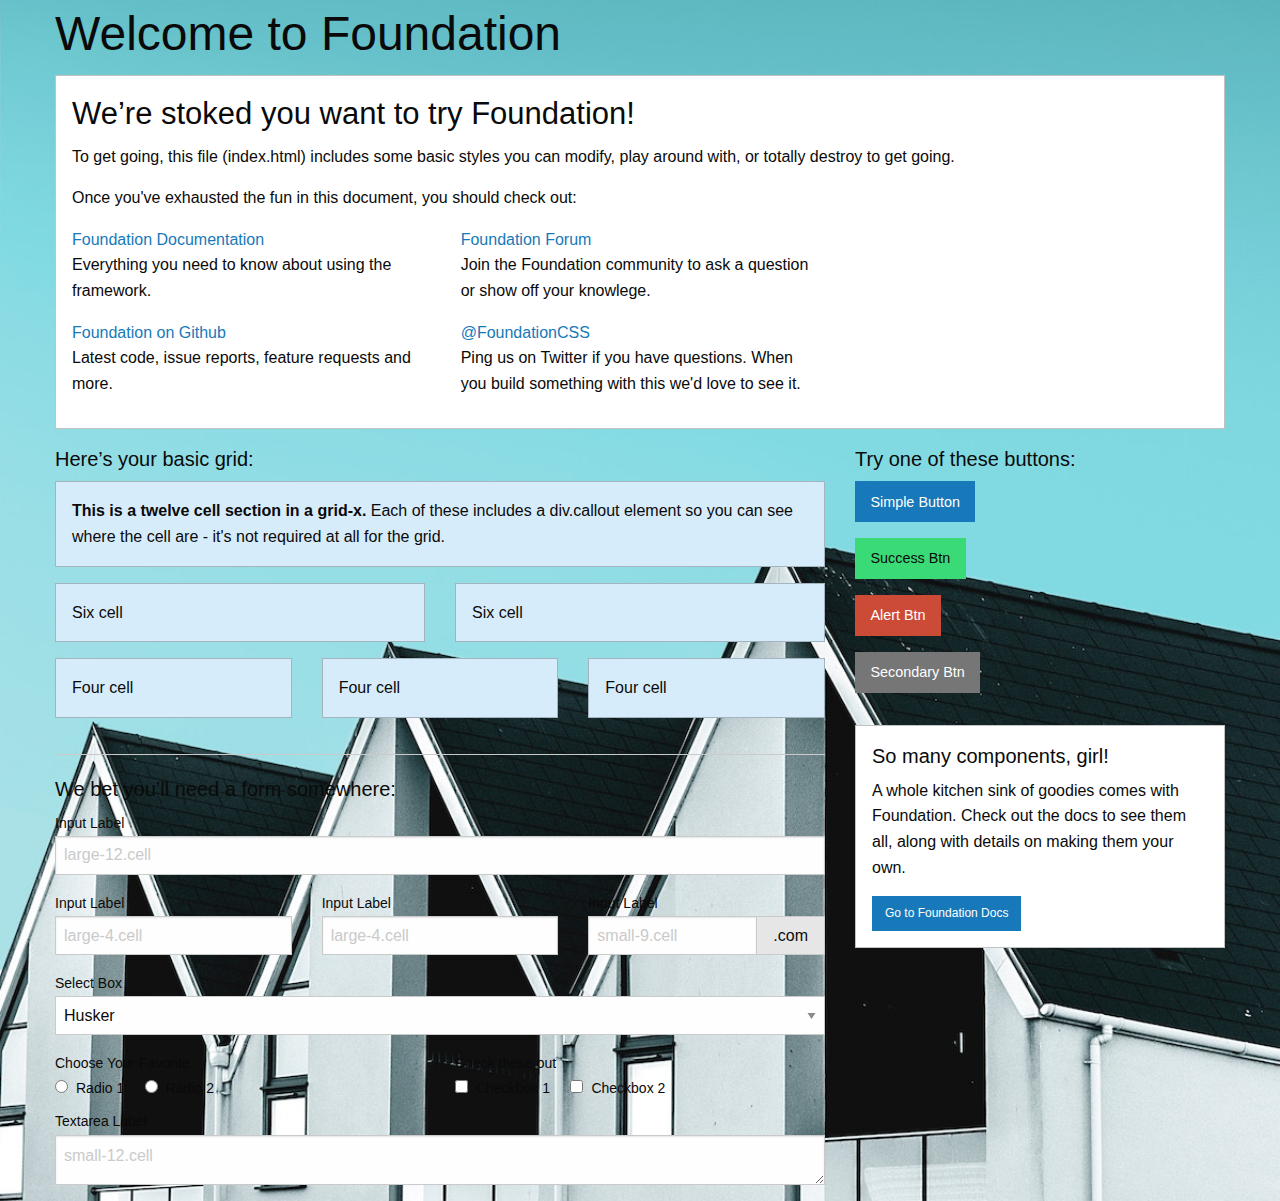
==== foundation-css-test.html @ 25211439 "Add reset css. Add styles to css file. Add background. Add foundation css framework" ====
<!doctype html>
<html class="no-js" lang="en" dir="ltr">
  <head>
    <meta charset="utf-8">
    <meta http-equiv="x-ua-compatible" content="ie=edge">
    <meta name="viewport" content="width=device-width, initial-scale=1.0">
    <title>Foundation for Sites</title>
    <link rel="stylesheet" href="assets/css/foundation.css">
    <link rel="stylesheet" href="assets/css/style.css">
  </head>
<body>

    <div class="grid-container">
      <div class="grid-x grid-padding-x">
        <div class="large-12 cell">
          <h1>Welcome to Foundation</h1>
        </div>
      </div>

      <div class="grid-x grid-padding-x">
        <div class="large-12 cell">
          <div class="callout">
            <h3>We&rsquo;re stoked you want to try Foundation! </h3>
            <p>To get going, this file (index.html) includes some basic styles you can modify, play around with, or totally destroy to get going.</p>
            <p>Once you've exhausted the fun in this document, you should check out:</p>
            <div class="grid-x grid-padding-x">
              <div class="large-4 medium-4 cell">
                <p><a href="https://get.foundation/sites/docs/">Foundation Documentation</a><br />Everything you need to know about using the framework.</p>
              </div>
              <div class="large-4 medium-4 cell">
                <p><a href="https://github.com/foundation/foundation-sites/discussions">Foundation Forum</a><br />Join the Foundation community to ask a question or show off your knowlege.</p>
              </div>
            </div>
            <div class="grid-x grid-padding-x">
              <div class="large-4 medium-4 medium-push-2 cell">
                <p><a href="https://github.com/foundation/foundation-sites">Foundation on Github</a><br />Latest code, issue reports, feature requests and more.</p>
              </div>
              <div class="large-4 medium-4 medium-pull-2 cell">
                <p><a href="https://twitter.com/FoundationCSS">@FoundationCSS</a><br />Ping us on Twitter if you have questions. When you build something with this we'd love to see it.</p>
              </div>
            </div>
          </div>
        </div>
      </div>

      <div class="grid-x grid-padding-x">
        <div class="large-8 medium-8 cell">
          <h5>Here&rsquo;s your basic grid:</h5>
          <!-- Grid Example -->

          <div class="grid-x grid-padding-x">
            <div class="large-12 cell">
              <div class="primary callout">
                <p><strong>This is a twelve cell section in a grid-x.</strong> Each of these includes a div.callout element so you can see where the cell are - it's not required at all for the grid.</p>
              </div>
            </div>
          </div>
          <div class="grid-x grid-padding-x">
            <div class="large-6 medium-6 cell">
              <div class="primary callout">
                <p>Six cell</p>
              </div>
            </div>
            <div class="large-6 medium-6 cell">
              <div class="primary callout">
                <p>Six cell</p>
              </div>
            </div>
          </div>
          <div class="grid-x grid-padding-x">
            <div class="large-4 medium-4 small-4 cell">
              <div class="primary callout">
                <p>Four cell</p>
              </div>
            </div>
            <div class="large-4 medium-4 small-4 cell">
              <div class="primary callout">
                <p>Four cell</p>
              </div>
            </div>
            <div class="large-4 medium-4 small-4 cell">
              <div class="primary callout">
                <p>Four cell</p>
              </div>
            </div>
          </div>

          <hr />

          <h5>We bet you&rsquo;ll need a form somewhere:</h5>
          <form>
            <div class="grid-x grid-padding-x">
              <div class="large-12 cell">
                <label>Input Label</label>
                <input type="text" placeholder="large-12.cell" />
              </div>
            </div>
            <div class="grid-x grid-padding-x">
              <div class="large-4 medium-4 cell">
                <label>Input Label</label>
                <input type="text" placeholder="large-4.cell" />
              </div>
              <div class="large-4 medium-4 cell">
                <label>Input Label</label>
                <input type="text" placeholder="large-4.cell" />
              </div>
              <div class="large-4 medium-4 cell">
                <div class="grid-x">
                  <label>Input Label</label>
                  <div class="input-group">
                    <input type="text" placeholder="small-9.cell" class="input-group-field" />
                    <span class="input-group-label">.com</span>
                  </div>
                </div>
              </div>
            </div>
            <div class="grid-x grid-padding-x">
              <div class="large-12 cell">
                <label>Select Box</label>
                <select>
                  <option value="husker">Husker</option>
                  <option value="starbuck">Starbuck</option>
                  <option value="hotdog">Hot Dog</option>
                  <option value="apollo">Apollo</option>
                </select>
              </div>
            </div>
            <div class="grid-x grid-padding-x">
              <div class="large-6 medium-6 cell">
                <label>Choose Your Favorite</label>
                <input type="radio" name="pokemon" value="Red" id="pokemonRed"><label for="pokemonRed">Radio 1</label>
                <input type="radio" name="pokemon" value="Blue" id="pokemonBlue"><label for="pokemonBlue">Radio 2</label>
              </div>
              <div class="large-6 medium-6 cell">
                <label>Check these out</label>
                <input id="checkbox1" type="checkbox"><label for="checkbox1">Checkbox 1</label>
                <input id="checkbox2" type="checkbox"><label for="checkbox2">Checkbox 2</label>
              </div>
            </div>
            <div class="grid-x grid-padding-x">
              <div class="large-12 cell">
                <label>Textarea Label</label>
                <textarea placeholder="small-12.cell"></textarea>
              </div>
            </div>
          </form>
        </div>

        <div class="large-4 medium-4 cell">
          <h5>Try one of these buttons:</h5>
          <p><a href="#" class="button">Simple Button</a><br/>
            <a href="#" class="success button">Success Btn</a><br/>
            <a href="#" class="alert button">Alert Btn</a><br/>
            <a href="#" class="secondary button">Secondary Btn</a></p>
          <div class="callout">
            <h5>So many components, girl!</h5>
            <p>A whole kitchen sink of goodies comes with Foundation. Check out the docs to see them all, along with details on making them your own.</p>
            <a href="https://get.foundation/sites/docs/" class="small button">Go to Foundation Docs</a>
          </div>
        </div>
      </div>
    </div>


    <script src="js/vendor/jquery.js"></script>
    <script src="js/vendor/what-input.js"></script>
    <script src="js/vendor/foundation.js"></script>
    <script src="js/app.js"></script>
  </body>
</html>
---- assets/css/style.css ----
:root {
    /* Declare variables */

  }
  /*Smooth scrolling*/
html {
    scroll-behavior: smooth;
  }
  /*Background image upper part*/
body {
    background-image: url("../images/bg-househunters-1.jpg");
    background-size: cover;
  }
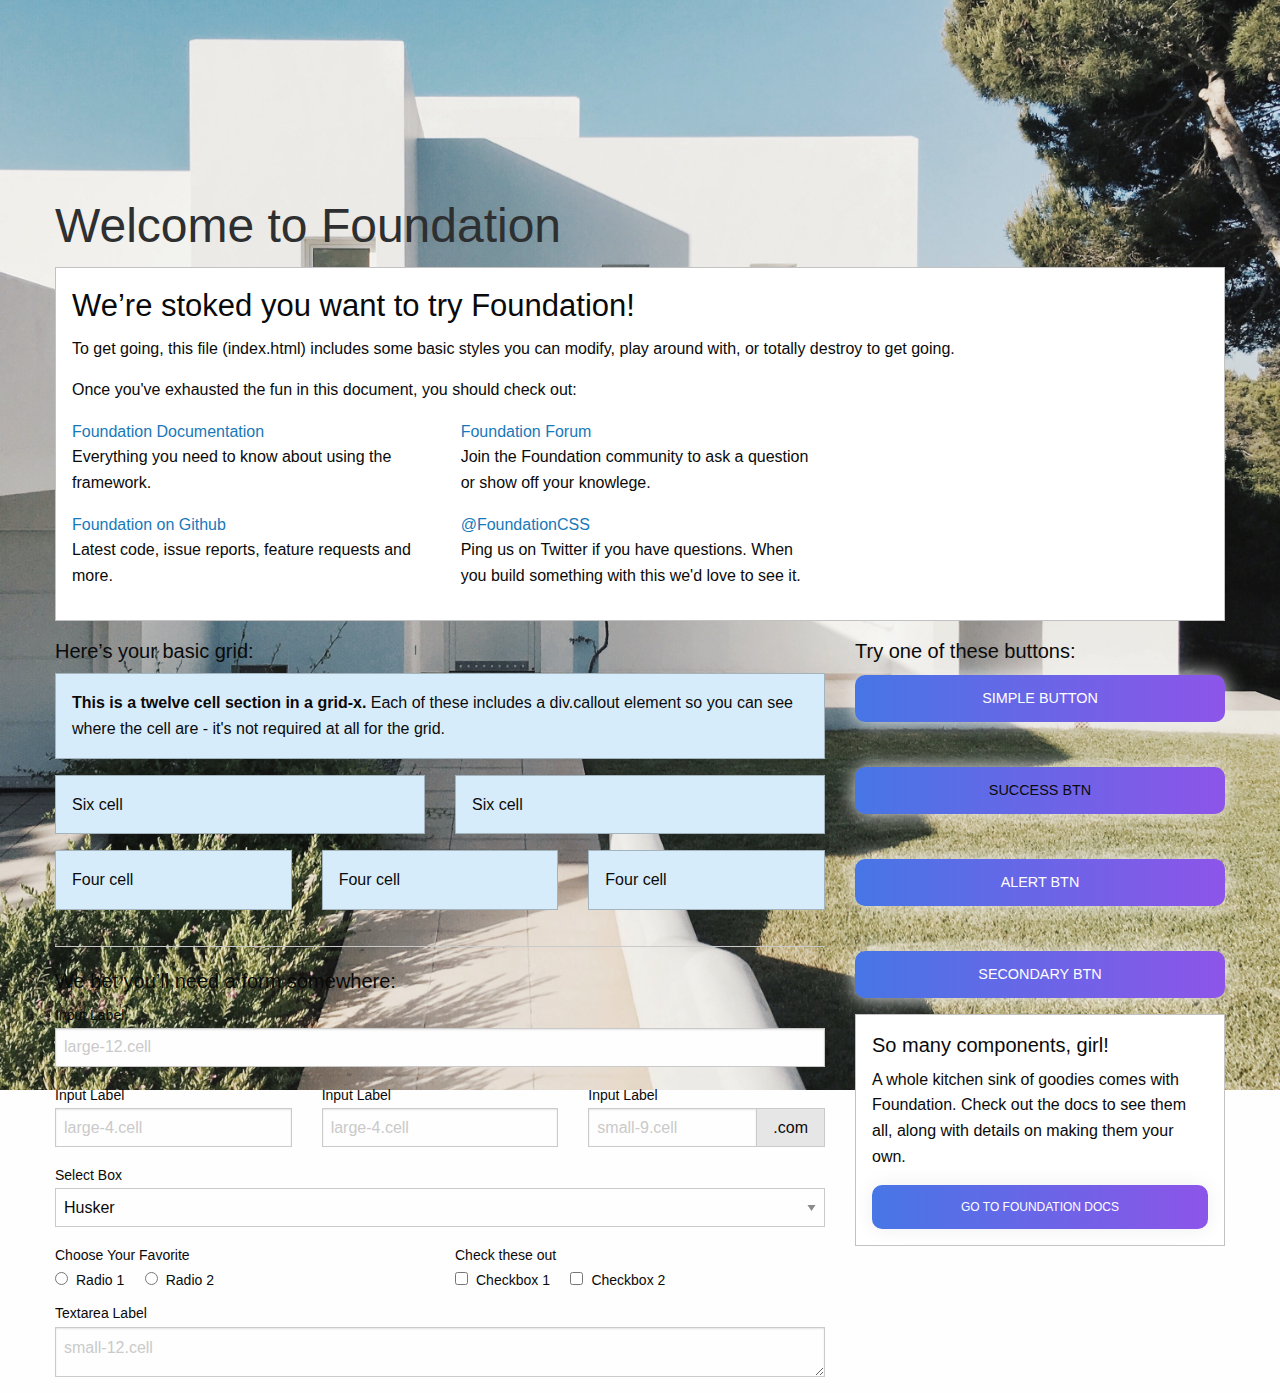
==== commit 10f23a45: "Merge pull request #11 from neilmkflyingk/css" ====
--- a/foundation-css-test.html
+++ b/foundation-css-test.html
@@ -6,6 +6,7 @@
     <meta http-equiv="x-ua-compatible" content="ie=edge">
     <meta name="viewport" content="width=device-width, initial-scale=1.0">
     <title>Foundation for Sites</title>
+    <link rel="stylesheet" href="assets/css/reset.css">
     <link rel="stylesheet" href="assets/css/foundation.css">
     <link rel="stylesheet" href="assets/css/style.css">
   </head>
@@ -166,6 +167,6 @@
     <script src="js/vendor/jquery.js"></script>
     <script src="js/vendor/what-input.js"></script>
     <script src="js/vendor/foundation.js"></script>
-    <script src="js/app.js"></script>
+    <script src="js/script.js"></script>
   </body>
 </html>
--- a/assets/css/style.css
+++ b/assets/css/style.css
@@ -1,13 +1,49 @@
+
 :root {
-    /* Declare variables */
+  /* Declare variables */
+  --dark-grey-color:#2E2F30;
+  --light-grey-color:#4A4B4C;
+}
+/*Smooth scrolling*/
+html {
 
+  overflow: hidden; /* Hide scrollbars */
+}
+/*Background image upper part*/
+body {
+margin: 15% auto;
+  background-image: url("../images/bg1.jpg");
+  background-size: cover;
+  background-repeat:   no-repeat;
+  background-position: center center;
+
+}
+
+
+h1{
+  color:var(--dark-grey-color) ;
+}
+h2{
+  color:var(--light-grey-color);
+}
+.button{
+        
+    background-image: linear-gradient(to right, #4776E6 0%, #8E54E9  51%, #4776E6  100%);
+    margin: 10px auto;
+    padding: 15px 45px;
+    text-align: center;
+    text-transform: uppercase;
+    transition: 0.5s;
+    background-size: 200% auto;
+    color: white;            
+    box-shadow: 0 0 20px #eee;
+    border-radius: 10px;
+    display: block;
   }
-  /*Smooth scrolling*/
-html {
-    scroll-behavior: smooth;
+
+  .button:hover {
+    background-position: right center; 
+    color: #fff;
+    text-decoration: none;
   }
-  /*Background image upper part*/
-body {
-    background-image: url("../images/bg-househunters-1.jpg");
-    background-size: cover;
-  }+ 
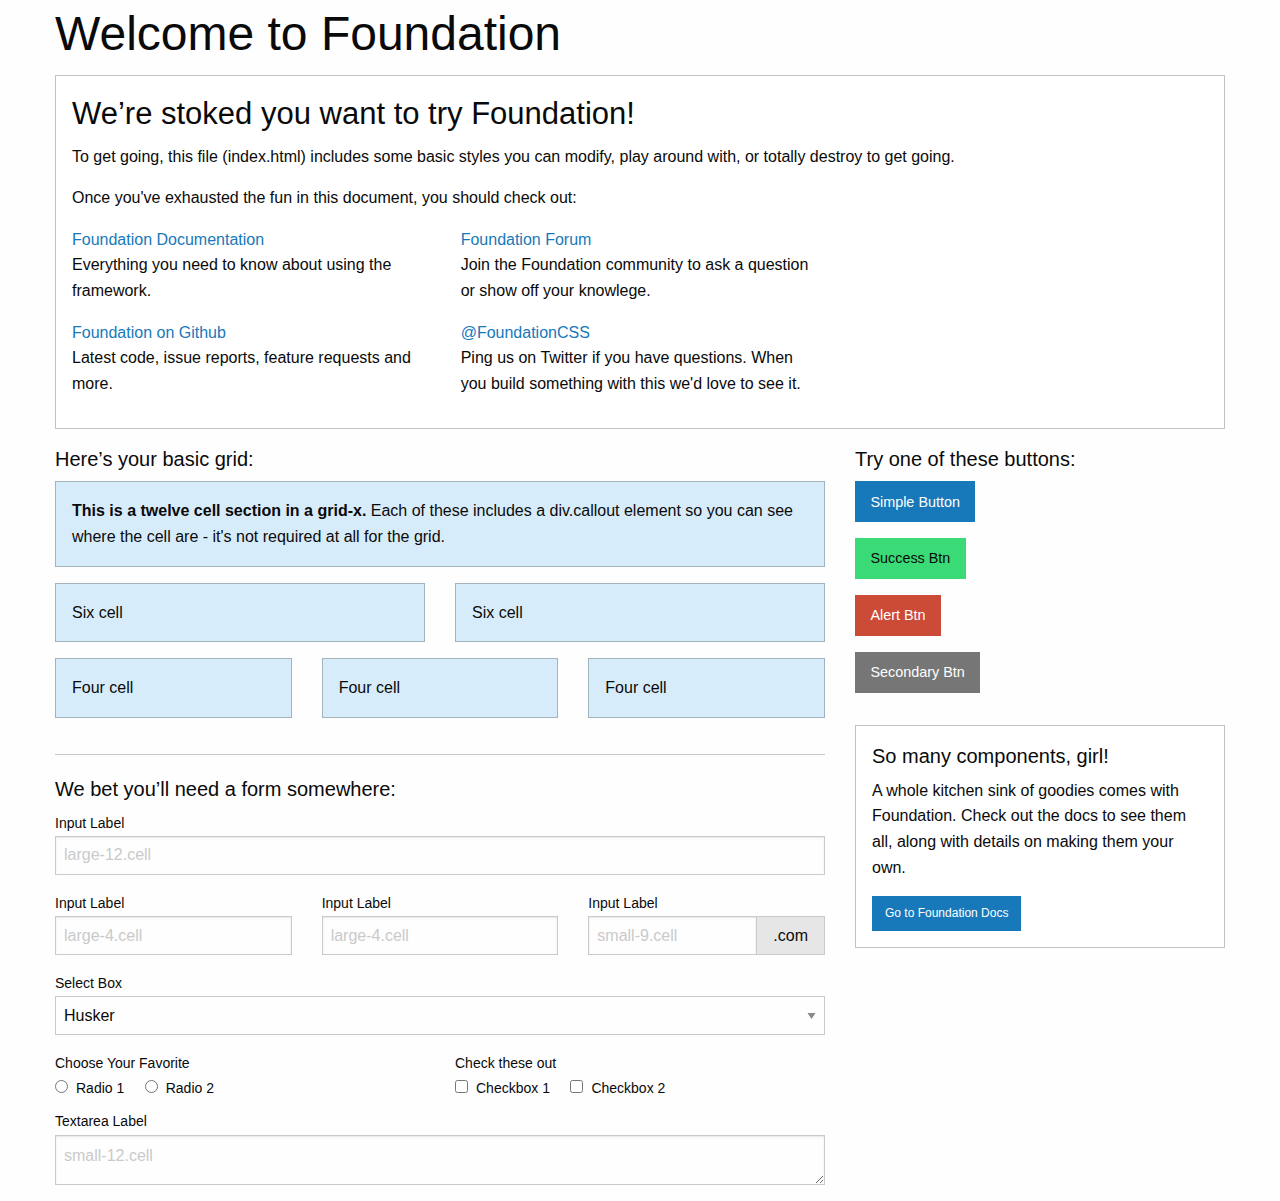
==== commit 555f48e2: "Add mobile version css" ====
--- a/foundation-css-test.html
+++ b/foundation-css-test.html
@@ -8,7 +8,7 @@
     <title>Foundation for Sites</title>
     <link rel="stylesheet" href="assets/css/reset.css">
     <link rel="stylesheet" href="assets/css/foundation.css">
-    <link rel="stylesheet" href="assets/css/style.css">
+   
   </head>
 <body>
 
